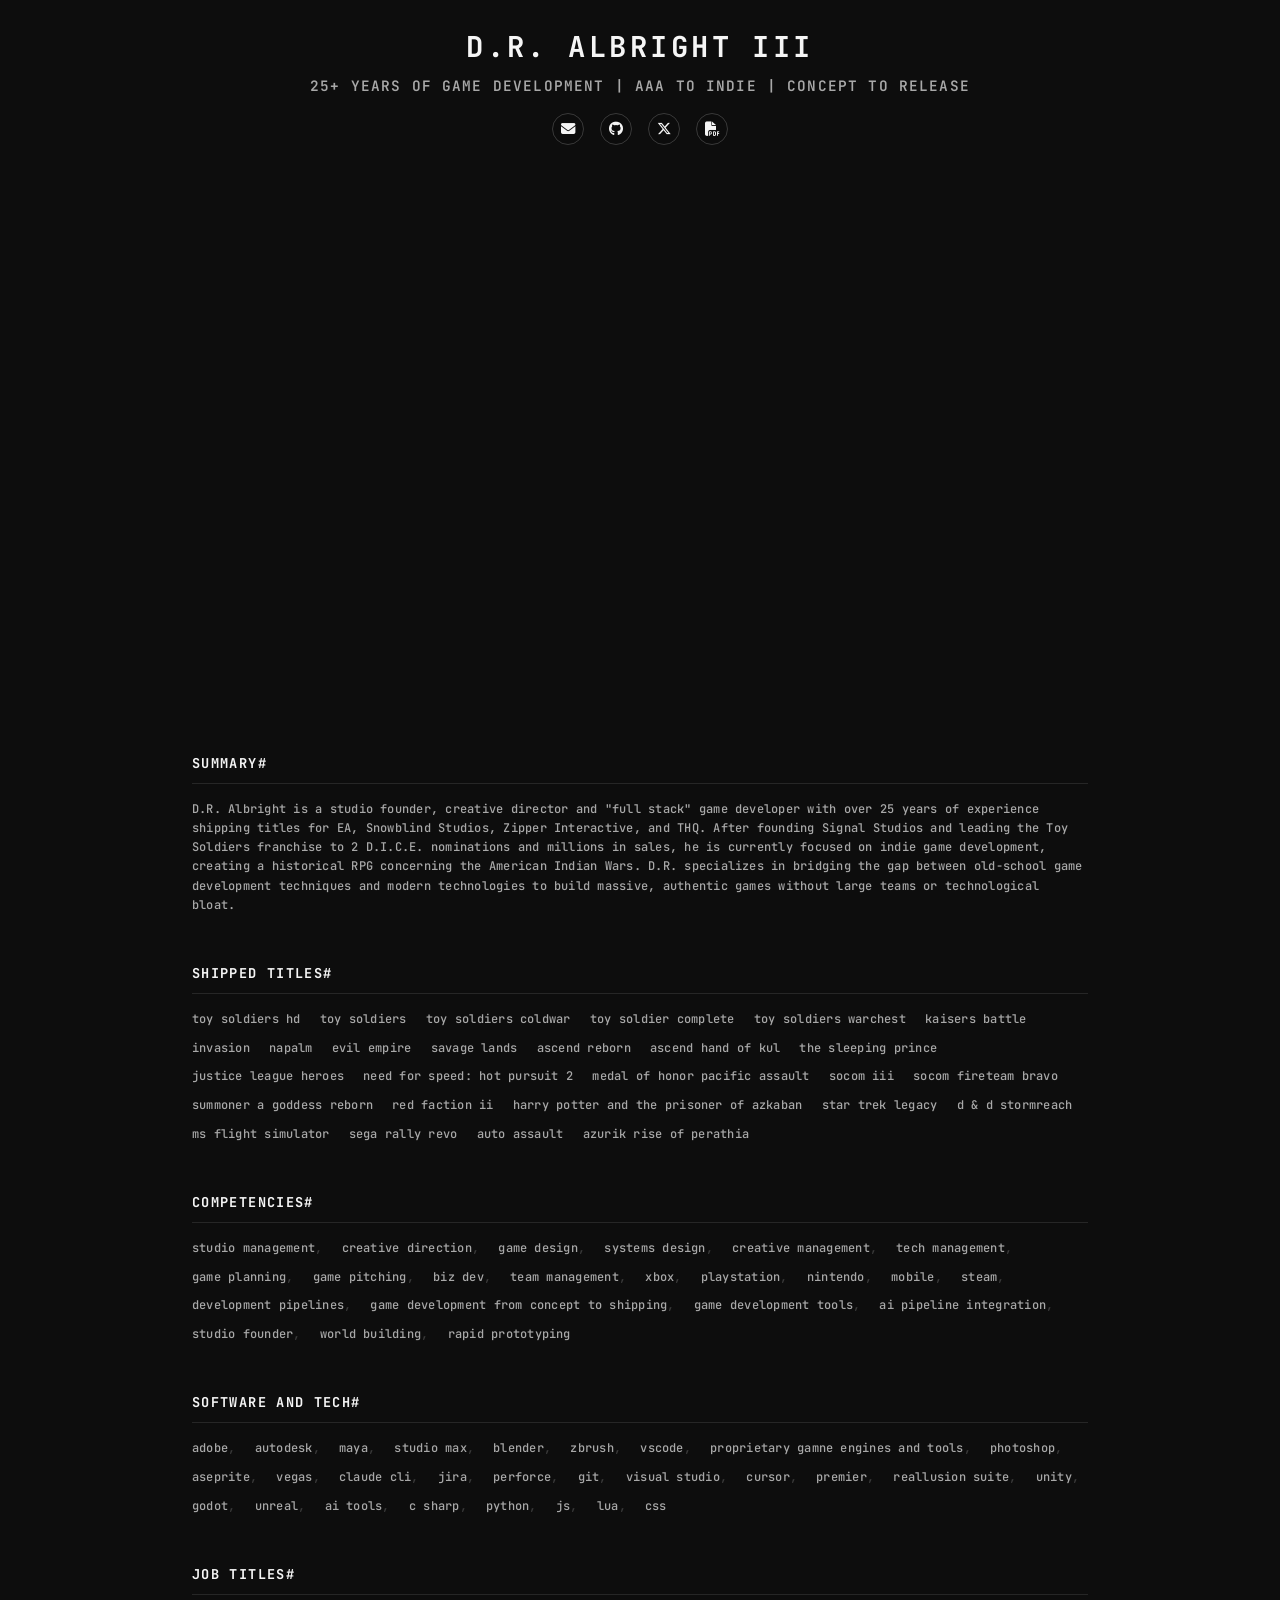
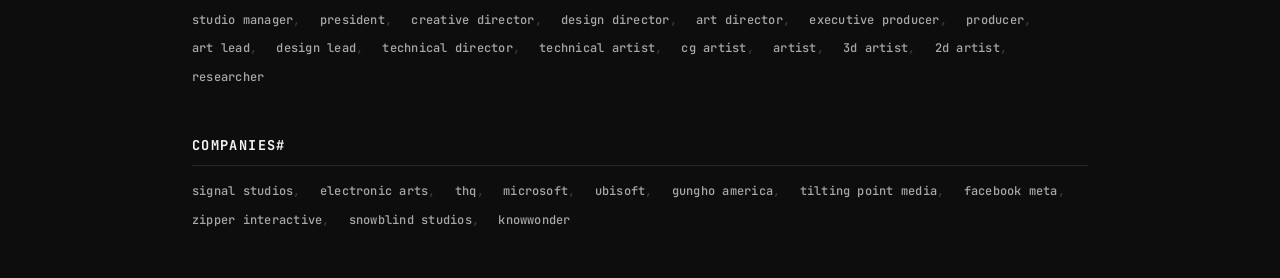
==== index.html @ b47a17da "box artz on hoverz" ====
<!DOCTYPE html>
<html lang="en">

<head>
    <meta charset="UTF-8">
    <meta name="viewport" content="width=device-width, initial-scale=1.0">
    <title>D.R. ALBRIGHT | VIDEO GAME DEVELOPER</title>

    <!-- SEO Meta Tags -->
    <meta name="description"
        content="D.R. Albright - Veteran video game developer, founder of Signal Studios, creator of Toy Soldiers franchise. 25+ years of AAA leadership, development, art direction, and studio management.">
    <meta name="keywords"
        content="video game developer, game development, Signal Studios, Toy Soldiers, game director, AAA games, indie games, game art, Unity, Unreal">
    <meta name="author" content="D.R. Albright">

    <!-- Social -->
    <meta property="og:title" content="D.R. ALBRIGHT | VIDEO GAME DEVELOPER">
    <meta property="og:description"
        content="Veteran game developer, founder of Signal Studios, creator of Toy Soldiers. 25+ years of AAA experience.">
    <meta property="og:image" content="images/portrait.jpg">
    <meta property="og:url" content="https://mostlypeaceful.github.io/dr-albright">
    <meta property="og:type" content="website">

    <meta name="twitter:card" content="summary_large_image">
    <meta name="twitter:title" content="D.R. ALBRIGHT | VIDEO GAME DEVELOPER">
    <meta name="twitter:description"
        content="Veteran video game developer, founder of Signal Studios, creator of Toy Soldiers franchise.">
    <meta name="twitter:image" content="images/portrait.jpg">

    <link rel="stylesheet" href="styles.css">
    <link rel="stylesheet" href="https://cdnjs.cloudflare.com/ajax/libs/font-awesome/6.5.1/css/all.min.css"
        crossorigin="anonymous" referrerpolicy="no-referrer">
</head>

<body>
    <main class="portfolio">
        <!-- Header Section (Centered Above Video) -->
        <div class="portfolio__header">
            <h3 class="portfolio__header-name">D.R. ALBRIGHT III</h3>
            <p class="portfolio__header-title">25+ YEARS OF GAME DEVELOPMENT | AAA TO INDIE | CONCEPT TO RELEASE</p>
            <div class="portfolio__header-links">
                <a href="mailto:dralbright3@gmail.com" class="portfolio__header-link">
                    <i class="fas fa-envelope"></i>
                </a>
                <a href="https://github.com/MostlyPeaceful" target="_blank" class="portfolio__header-link">
                    <i class="fab fa-github"></i>
                </a>
                <a href="https://x.com/ToySoldiersGame" target="_blank" class="portfolio__header-link">
                    <i class="fab fa-x-twitter"></i>
                </a>
                <a href="docs/DR Albright 2026.pdf" target="_blank" class="portfolio__header-link">
                    <i class="fas fa-file-pdf"></i>
                </a>
            </div>
        </div>

        <!-- Video Section -->
        <div class="portfolio__video-container">
            <video class="portfolio__video" autoplay muted playsinline loop preload="auto">
                <source src="images/dr-albright-carreer-vid.mp4" type="video/mp4">
            </video>
        </div>

        <!-- Keywords Section -->
        <div class="portfolio__keywords">
            <div class="keywords__section">
                <h3 class="keywords__heading">SUMMARY#</h3>
                <p class="keywords__summary">D.R. Albright is a studio founder, creative director and "full stack" game
                    developer with over 25 years of experience shipping titles for EA, Snowblind Studios, Zipper
                    Interactive, and THQ. After founding
                    Signal Studios and leading the Toy Soldiers franchise to 2 D.I.C.E. nominations and millions in
                    sales, he is currently focused on indie game development, creating a historical RPG concerning the
                    American Indian Wars. D.R. specializes in bridging the gap between old-school game development
                    techniques and modern technologies to build massive, authentic games without large teams or
                    technological bloat.</p>
            </div>
            <div class="keywords__section">
                <h3 class="keywords__heading">SHIPPED TITLES#</h3>
                <div class="keywords__list">
                    <a href="https://store.playstation.com/en-us/product/UP6345-CUSA24211_00-TOYSOLDIERSHDPS4"
                        target="_blank" class="keywords__item" data-boxart="images/toysoldiers.webp">toy soldiers hd</a>
                    <a href="https://store.steampowered.com/app/98300/Toy_Soldiers/" target="_blank"
                        class="keywords__item" data-boxart="images/toysoldiers360.webp">toy soldiers</a>
                    <a href="https://www.metacritic.com/game/xbox-360/toy-soldiers-cold-war" target="_blank"
                        class="keywords__item" data-boxart="images/coldwar.webp">toy soldiers coldwar</a>
                    <a href="https://store.steampowered.com/app/262120/Toy_Soldiers_Complete/" target="_blank"
                        class="keywords__item" data-boxart="images/tscomplete.webp">toy soldier complete</a>
                    <a href="https://youtu.be/tIfU0cyX4jg" target="_blank" class="keywords__item"
                        data-boxart="images/warchest.webp">toy soldiers
                        warchest</a>
                    <span class="keywords__item" data-boxart="images/TS_Kaiser_BoxArt.png">kaisers battle</span>
                    <a href="https://www.youtube.com/watch?v=y1DCElxNSPc" target="_blank" class="keywords__item"
                        data-boxart="images/TS_Invasion_BoxArt.png">invasion</a>
                    <a href="https://www.youtube.com/watch?v=P1I_sEq1KWc" target="_blank" class="keywords__item"
                        data-boxart="images/Napalm_BoxArt.png">napalm</a>
                    <a href="https://www.youtube.com/watch?v=4YHxy_dOsYA" target="_blank" class="keywords__item"
                        data-boxart="images/EvilEmpire_BoxArt.png">evil
                        empire</a>
                    <a href="https://store.steampowered.com/app/307880/Savage_Lands/" target="_blank"
                        class="keywords__item" data-boxart="images/savagelands.webp">savage lands</a>
                    <a href="https://store.steampowered.com/app/2113570/Ascend_Reborn/" target="_blank"
                        class="keywords__item" data-boxart="images/ascendreborn.webp">ascend reborn</a>
                    <span class="keywords__item" data-boxart="images/handofjul.jpg">ascend hand of kul</span>
                    <a href="https://www.youtube.com/watch?v=uMHttlq0Iig" target="_blank" class="keywords__item"
                        data-boxart="images/sleepingprince.webp">the
                        sleeping prince</a>
                    <a href="https://en.wikipedia.org/wiki/Justice_League_Heroes" target="_blank" class="keywords__item"
                        data-boxart="images/justiceleague.webp">justice league heroes</a>
                    <a href="https://www.ea.com/games/need-for-speed/need-for-speed-hot-pursuit-remastered"
                        target="_blank" class="keywords__item" data-boxart="images/nfshp2.webp">need for speed: hot
                        pursuit 2</a>
                    <a href="https://www.ea.com/games/medal-of-honor/medal-of-honor-pacific-assault" target="_blank"
                        class="keywords__item" data-boxart="images/moh.webp">medal of honor pacific assault</a>
                    <a href="https://www.metacritic.com/game/socom-3-u-s-navy-seals/" target="_blank"
                        class="keywords__item" data-boxart="images/socom.webp">socom iii</a>
                    <a href="https://www.metacritic.com/game/socom-u-s-navy-seals-fireteam-bravo/" target="_blank"
                        class="keywords__item" data-boxart="images/socomfireteambravo.webp">socom fireteam bravo</a>
                    <a href="https://www.metacritic.com/game/summoner-2/" target="_blank" class="keywords__item"
                        data-boxart="images/summoner2.webp">summoner a goddess reborn</a>
                    <a href="https://www.metacritic.com/game/red-faction-ii/" target="_blank" class="keywords__item"
                        data-boxart="images/redfaction2.webp">red
                        faction ii</a>
                    <a href="https://en.wikipedia.org/wiki/Harry_Potter_and_the_Prisoner_of_Azkaban_(video_game)"
                        target="_blank" class="keywords__item" data-boxart="images/hp.webp">harry potter and the
                        prisoner of azkaban</a>
                    <a href="https://en.wikipedia.org/wiki/Star_Trek:_Legacy" target="_blank" class="keywords__item"
                        data-boxart="images/startrek.webp">star trek legacy</a>
                    <a href="https://en.wikipedia.org/wiki/Dungeons_%26_Dragons_Online" target="_blank"
                        class="keywords__item" data-boxart="images/dnd.webp">d & d stormreach</a>
                    <a href="https://en.wikipedia.org/wiki/Microsoft_Flight_Simulator_2004:_A_Century_of_Flight"
                        target="_blank" class="keywords__item" data-boxart="images/flightsim.webp">ms flight
                        simulator</a>
                    <a href="https://www.metacritic.com/game/sega-rally-revo/" target="_blank" class="keywords__item"
                        data-boxart="images/sega.webp">sega rally revo</a>
                    <a href="https://en.wikipedia.org/wiki/Auto_Assault" target="_blank" class="keywords__item"
                        data-boxart="images/autassault.jpg">auto
                        assault</a>
                    <a href="https://www.metacritic.com/game/azurik-rise-of-perathia/" target="_blank"
                        class="keywords__item" data-boxart="images/azurik.webp">azurik rise of perathia</a>
                </div>

            </div>

            <div class="keywords__section">
                <h3 class="keywords__heading">COMPETENCIES#</h3>
                <div class="keywords__list">
                    <span class="keywords__item">studio management</span>
                    <span class="keywords__item">creative direction</span>
                    <span class="keywords__item">game design</span> <span class="keywords__item">systems design</span>
                    <span class="keywords__item">creative management</span>
                    <span class="keywords__item">tech management</span>
                    <span class="keywords__item">game planning</span>
                    <span class="keywords__item">game pitching</span>
                    <span class="keywords__item">biz dev</span>
                    <span class="keywords__item">team management</span>
                    <span class="keywords__item">xbox</span>
                    <span class="keywords__item">playstation</span>
                    <span class="keywords__item">nintendo</span>
                    <span class="keywords__item">mobile</span>
                    <span class="keywords__item">steam</span>
                    <span class="keywords__item">development pipelines</span>
                    <span class="keywords__item">game development from concept to shipping</span>
                    <span class="keywords__item">game development tools</span>
                    <span class="keywords__item">AI pipeline integration</span>
                    <span class="keywords__item">studio founder</span>
                    <span class="keywords__item">world building</span>
                    <span class="keywords__item">rapid prototyping</span>
                </div>
            </div>

            <div class="keywords__section">
                <h3 class="keywords__heading">SOFTWARE AND TECH#</h3>
                <div class="keywords__list">
                    <span class="keywords__item">adobe</span>
                    <span class="keywords__item">autodesk</span>
                    <span class="keywords__item">maya</span>
                    <span class="keywords__item">studio max</span>
                    <span class="keywords__item">blender</span>
                    <span class="keywords__item">zbrush</span>
                    <span class="keywords__item">vscode</span>
                    <span class="keywords__item">proprietary gamne engines and tools</span>
                    <span class="keywords__item">photoshop</span>
                    <span class="keywords__item">aseprite</span>
                    <span class="keywords__item">vegas</span>
                    <span class="keywords__item">claude cli</span>
                    <span class="keywords__item">jira</span>
                    <span class="keywords__item">perforce</span>
                    <span class="keywords__item">git</span>
                    <span class="keywords__item">visual studio</span>
                    <span class="keywords__item">cursor</span>
                    <span class="keywords__item">premier</span>
                    <span class="keywords__item">reallusion suite</span>
                    <span class="keywords__item">unity</span>
                    <span class="keywords__item">godot</span>
                    <span class="keywords__item">unreal</span>
                    <span class="keywords__item">ai tools</span>
                    <span class="keywords__item">c sharp</span>
                    <span class="keywords__item">python</span>
                    <span class="keywords__item">js</span>
                    <span class="keywords__item">lua</span>
                    <span class="keywords__item">css</span>
                </div>
            </div>



            <div class="keywords__section">
                <h3 class="keywords__heading">JOB TITLES#</h3>
                <div class="keywords__list">
                    <span class="keywords__item">studio manager</span>
                    <span class="keywords__item">president</span>
                    <span class="keywords__item">creative director</span>
                    <span class="keywords__item">design director</span>
                    <span class="keywords__item">art director</span>
                    <span class="keywords__item">executive producer</span>
                    <span class="keywords__item">producer</span>
                    <span class="keywords__item">art lead</span>
                    <span class="keywords__item">design lead</span>
                    <span class="keywords__item">technical director</span>
                    <span class="keywords__item">technical artist</span>
                    <span class="keywords__item">cg artist</span>
                    <span class="keywords__item">artist</span>
                    <span class="keywords__item">3d artist</span>
                    <span class="keywords__item">2d artist</span>
                    <span class="keywords__item">researcher</span>
                </div>
            </div>

            <div class="keywords__section">
                <h3 class="keywords__heading">COMPANIES#</h3>
                <div class="keywords__list">
                    <a href="https://grokipedia.com/page/signal_studios" target="_blank" class="keywords__item">signal
                        studios</a>
                    <a href="https://www.ea.com/" target="_blank" class="keywords__item">electronic arts</a>
                    <a href="https://grokipedia.com/page/THQ" target="_blank" class="keywords__item">thq</a>
                    <a href="https://www.xbox.com/en-US/" target="_blank" class="keywords__item">microsoft</a>
                    <a href="https://www.ubisoft.com/en-us" target="_blank" class="keywords__item">ubisoft</a>
                    <a href="https://gunghoonline.com/games/" target="_blank" class="keywords__item">gungho america</a>
                    <a href="https://www.tiltingpoint.com/" target="_blank" class="keywords__item">tilting point
                        media</a>
                    <a href="https://www.meta.com/" target="_blank" class="keywords__item">facebook meta</a>
                    <a href="https://grokipedia.com/page/Zipper_Interactive" target="_blank"
                        class="keywords__item">zipper interactive</a>
                    <a href="https://grokipedia.com/page/Snowblind_Studios" target="_blank"
                        class="keywords__item">snowblind studios</a>
                    <span class="keywords__item">knowwonder</span>
                </div>
            </div>
        </div>
    </main>

    <script>
        // Set box art images for hover popups
        document.querySelectorAll('.keywords__item[data-boxart]').forEach(item => {
            const boxartUrl = item.getAttribute('data-boxart');
            item.style.setProperty('--boxart-url', `url(${boxartUrl})`);
        });
    </script>
</body>

</html>
---- styles.css ----
@import url('https://fonts.googleapis.com/css2?family=Inter:wght@400;500;600;700&family=JetBrains+Mono:wght@500;600;700&display=swap');

:root {
    --font-heading: 'JetBrains Mono', monospace;
    --font-body: 'Inter', sans-serif;
    --color-bg: #0d0d0d;
    --color-surface: #161616;
    --color-surface-alt: #1f1f1f;
    --color-border: #262626;
    --color-border-light: #3a3a3a;
    --color-text: #f5f5f5;
    --color-text-secondary: #a8a8a8;
    --color-accent: #ffffff;
    --max-width: 960px;
    --radius: 12px;
    --space-xs: 0.5rem;
    --space-sm: 1rem;
    --space-md: 1.5rem;
    --space-lg: 3rem;
    --space-xl: 5rem;
    --shadow-soft: 0 10px 40px rgba(0, 0, 0, 0.25);
}

*,
*::before,
*::after {
    box-sizing: border-box;
}

html {
    scroll-behavior: smooth;
}

body {
    margin: 0;
    background: var(--color-bg);
    color: var(--color-text);
    font-family: var(--font-body);
    line-height: 1.6;
}

main {
    padding-top: 0;
}

a {
    color: inherit;
    text-decoration: none;
}

a:hover,
a:focus-visible {
    color: var(--color-accent);
}

img {
    display: block;
    max-width: 100%;
    height: auto;
    border-radius: var(--radius);
}

button {
    font: inherit;
    color: inherit;
    background: none;
    border: none;
    cursor: pointer;
}

.sr-only {
    position: absolute;
    width: 1px;
    height: 1px;
    padding: 0;
    margin: -1px;
    overflow: hidden;
    clip: rect(0, 0, 0, 0);
    white-space: nowrap;
    border: 0;
}

/* ============================================
   PORTFOLIO PAGE
   ============================================ */

.portfolio {
    min-height: 100vh;
    background: var(--color-bg);
    padding-top: 0;
}

/* ============================================
   HEADER SECTION (Centered Above Video)
   ============================================ */

.portfolio__header {
    width: 100%;
    text-align: center;
    padding: var(--space-md) var(--space-md) var(--space-sm);
    background: var(--color-bg);
}

.portfolio__header-name {
    font-family: var(--font-heading);
    font-size: clamp(1.1rem, 3vw, 1.8rem);
    font-weight: 700;
    color: var(--color-text);
    margin: 0 0 0.25rem 0;
    letter-spacing: 0.12em;
    text-transform: uppercase;
}

.portfolio__header-title {
    font-family: var(--font-heading);
    font-size: clamp(0.7rem, 1.6vw, 0.9rem);
    color: var(--color-text-secondary);
    margin: 0;
    font-weight: 600;
    letter-spacing: 0.08em;
    text-transform: uppercase;
}

.portfolio__header-title em {
    font-style: italic;
    text-transform: lowercase;
}

.portfolio__header-links {
    display: flex;
    justify-content: center;
    gap: var(--space-sm);
    margin-top: var(--space-sm);
}

.portfolio__header-link {
    width: 32px;
    height: 32px;
    border-radius: 50%;
    background: rgba(13, 13, 13, 0.7);
    border: 1px solid var(--color-border-light);
    color: var(--color-text);
    backdrop-filter: blur(20px);
    display: flex;
    align-items: center;
    justify-content: center;
    font-size: 0.9rem;
    transition: transform 0.2s ease, background 0.2s ease, border-color 0.2s ease;
    text-decoration: none;
}

.portfolio__header-link:hover,
.portfolio__header-link:focus {
    transform: scale(1.1);
    background: rgba(13, 13, 13, 0.9);
    border-color: var(--color-accent);
    outline: none;
}

.portfolio__header-link:focus-visible {
    outline: 2px solid var(--color-accent);
    outline-offset: 2px;
}

/* ============================================
   VIDEO SECTION
   ============================================ */

.portfolio__video-container {
    width: 100%;
    max-width: 960px;
    position: relative;
    background: var(--color-bg);
    padding: 2rem 1.5rem;
    margin: 0 auto;
    box-sizing: border-box;
}

.portfolio__video {
    width: 100%;
    height: auto;
    display: block;
}

/* ============================================
   INFO OVERLAY (Upper Left)
   ============================================ */

.portfolio__info {
    position: absolute;
    top: var(--space-md);
    left: var(--space-md);
    z-index: 15;
    pointer-events: none;
}

.portfolio__info-top {
    text-align: left;
    display: flex;
    flex-direction: column;
    gap: 0.5rem;
}

.portfolio__info-links {
    display: flex;
    gap: var(--space-sm);
    margin-top: 0.25rem;
}

.portfolio__info-link {
    pointer-events: auto;
    width: 36px;
    height: 36px;
    border-radius: 50%;
    background: rgba(13, 13, 13, 0.7);
    border: 1px solid var(--color-border-light);
    color: var(--color-text);
    backdrop-filter: blur(20px);
    display: flex;
    align-items: center;
    justify-content: center;
    font-size: 1rem;
    transition: transform 0.2s ease, background 0.2s ease, border-color 0.2s ease;
    text-decoration: none;
}

.portfolio__info-link:hover,
.portfolio__info-link:focus {
    transform: scale(1.1);
    background: rgba(13, 13, 13, 0.9);
    border-color: var(--color-accent);
    outline: none;
}

.portfolio__info-link:focus-visible {
    outline: 2px solid var(--color-accent);
    outline-offset: 2px;
}

/* ============================================
   KEYWORDS SECTION (Steam-style)
   ============================================ */

.portfolio__keywords {
    background: var(--color-bg);
    padding: 2rem 1.5rem;
    max-width: 960px;
    margin: 0 auto;
    box-sizing: border-box;
}

.keywords__section {
    margin-bottom: 2.5rem;
}

.keywords__section:last-child {
    margin-bottom: 0;
}

.keywords__heading {
    font-family: var(--font-heading);
    font-size: 0.75rem;
    font-weight: 700;
    letter-spacing: 0.1em;
    text-transform: uppercase;
    color: var(--color-text);
    margin: 0 0 0.75rem 0;
    padding-bottom: 0.5rem;
    border-bottom: 1px solid var(--color-border);
}

.keywords__summary {
    font-family: var(--font-heading);
    font-size: 0.7rem;
    font-weight: 500;
    letter-spacing: 0.02em;
    color: var(--color-text-secondary);
    line-height: 1.6;
    margin: 0;
    max-width: 100%;
}

.keywords__list {
    display: flex;
    flex-wrap: wrap;
    gap: 0.5rem 1rem;
    line-height: 1.6;
}

.keywords__item {
    font-family: var(--font-heading);
    font-size: 0.7rem;
    font-weight: 500;
    letter-spacing: 0.02em;
    color: var(--color-text-secondary);
    text-transform: lowercase;
    display: inline-block;
}

.keywords__item::after {
    content: ',';
    color: var(--color-border-light);
}

.keywords__item:last-child::after {
    content: '';
}

/* Links styled to match regular items */
a.keywords__item {
    text-decoration: none;
    color: var(--color-text-secondary);
    cursor: pointer;
}

a.keywords__item:hover,
a.keywords__item:focus,
a.keywords__item:visited:hover,
a.keywords__item:visited:focus {
    color: var(--color-text);
    text-decoration: none;
}

a.keywords__item:visited {
    color: var(--color-text-secondary);
}

/* Box Art Hover Popup */
.keywords__item[data-boxart] {
    position: relative;
}

.keywords__item[data-boxart]::before {
    content: '';
    position: absolute;
    bottom: 100%;
    left: 50%;
    transform: translateX(-50%) translateY(-0.5rem);
    width: 0;
    height: 0;
    border-left: 8px solid transparent;
    border-right: 8px solid transparent;
    border-top: 8px solid var(--color-surface);
    opacity: 0;
    pointer-events: none;
    transition: opacity 0.2s ease, transform 0.2s ease;
    z-index: 100;
    margin-bottom: -1px;
}

.keywords__item[data-boxart]::after {
    content: '';
    position: absolute;
    bottom: 100%;
    left: 50%;
    transform: translateX(-50%) translateY(-0.5rem);
    width: 200px;
    height: 280px;
    background-image: var(--boxart-url);
    background-size: cover;
    background-position: center;
    background-repeat: no-repeat;
    border: 2px solid var(--color-border);
    border-radius: var(--radius);
    box-shadow: var(--shadow-soft);
    opacity: 0;
    pointer-events: none;
    transition: opacity 0.2s ease, transform 0.2s ease;
    z-index: 99;
    margin-bottom: 8px;
}

.keywords__item[data-boxart]:hover::before,
.keywords__item[data-boxart]:focus::before {
    opacity: 1;
    transform: translateX(-50%) translateY(0);
}

.keywords__item[data-boxart]:hover::after,
.keywords__item[data-boxart]:focus::after {
    opacity: 1;
    transform: translateX(-50%) translateY(0);
}


/* ============================================
   DESKTOP LAYOUT
   ============================================ */

@media (min-width: 900px) {
    .portfolio__header {
        padding: var(--space-md) var(--space-md) var(--space-sm);
    }

    .portfolio__video-container {
        padding: 3rem 2rem;
    }

    .portfolio__keywords {
        padding: 3rem 2rem;
    }

    .keywords__section {
        margin-bottom: 3rem;
    }

    .keywords__heading {
        font-size: 0.85rem;
        margin-bottom: 1rem;
    }

    .keywords__summary {
        font-size: 0.75rem;
    }

    .keywords__list {
        gap: 0.6rem 1.2rem;
    }

    .keywords__item {
        font-size: 0.75rem;
    }
}

/* ============================================
   MOBILE LAYOUT
   ============================================ */

@media (max-width: 899px) {
    .portfolio__header {
        padding: var(--space-sm) var(--space-sm) var(--space-xs);
    }

    .portfolio__header-name {
        font-size: clamp(0.95rem, 4vw, 1.3rem);
    }

    .portfolio__header-title {
        font-size: clamp(0.65rem, 2.5vw, 0.8rem);
    }

    .portfolio__header-links {
        gap: var(--space-xs);
        margin-top: var(--space-xs);
    }

    .portfolio__header-link {
        width: 28px;
        height: 28px;
        font-size: 0.8rem;
    }

    .portfolio__video-container {
        padding: 1.5rem 1rem;
    }

    .portfolio__info {
        top: var(--space-sm);
        left: var(--space-sm);
    }

    .portfolio__info-top {
        gap: 0.4rem;
    }

    .portfolio__info-links {
        gap: 0.6rem;
        margin-top: 0.2rem;
    }

    .portfolio__info-link {
        width: 32px;
        height: 32px;
        font-size: 0.9rem;
    }

    .portfolio__keywords {
        padding: 1.5rem 1rem;
    }

    .keywords__section {
        margin-bottom: 2rem;
    }

    .keywords__heading {
        font-size: 0.7rem;
        margin-bottom: 0.6rem;
    }

    .keywords__summary {
        font-size: 0.65rem;
    }

    .keywords__list {
        gap: 0.4rem 0.8rem;
    }

    .keywords__item {
        font-size: 0.65rem;
    }

    /* Smaller popup on mobile */
    .keywords__item[data-boxart]::after {
        width: 150px;
        height: 210px;
    }
}
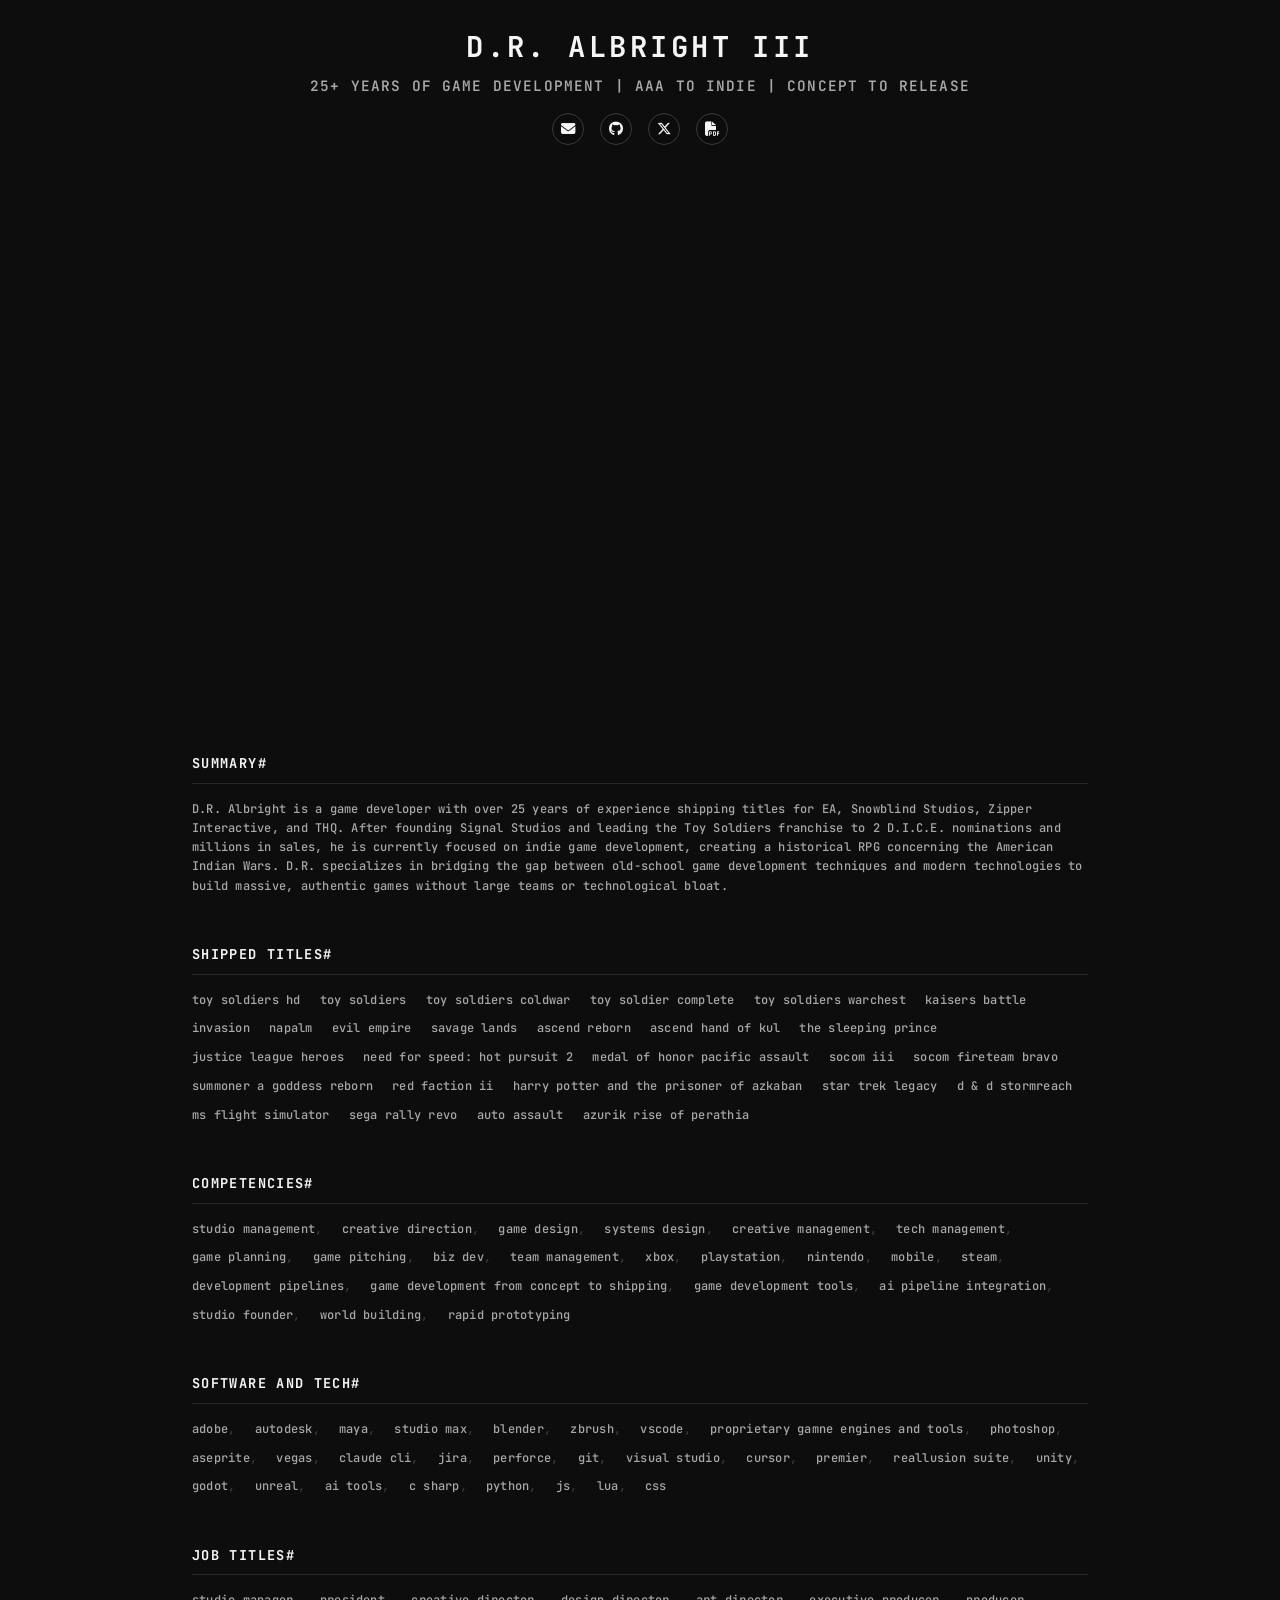
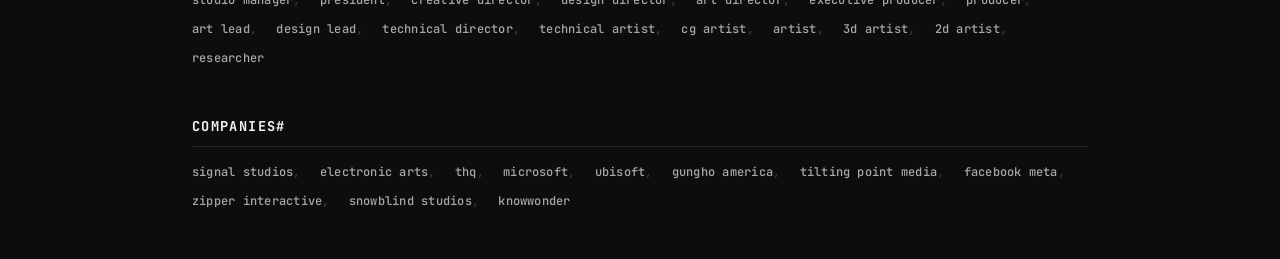
==== commit c9fc7809: "Update index.html" ====
--- a/index.html
+++ b/index.html
@@ -65,8 +65,7 @@
         <div class="portfolio__keywords">
             <div class="keywords__section">
                 <h3 class="keywords__heading">SUMMARY#</h3>
-                <p class="keywords__summary">D.R. Albright is a studio founder, creative director and "full stack" game
-                    developer with over 25 years of experience shipping titles for EA, Snowblind Studios, Zipper
+                <p class="keywords__summary">D.R. Albright is a game developer with over 25 years of experience shipping titles for EA, Snowblind Studios, Zipper
                     Interactive, and THQ. After founding
                     Signal Studios and leading the Toy Soldiers franchise to 2 D.I.C.E. nominations and millions in
                     sales, he is currently focused on indie game development, creating a historical RPG concerning the
@@ -258,4 +257,4 @@
     </script>
 </body>
 
-</html>+</html>
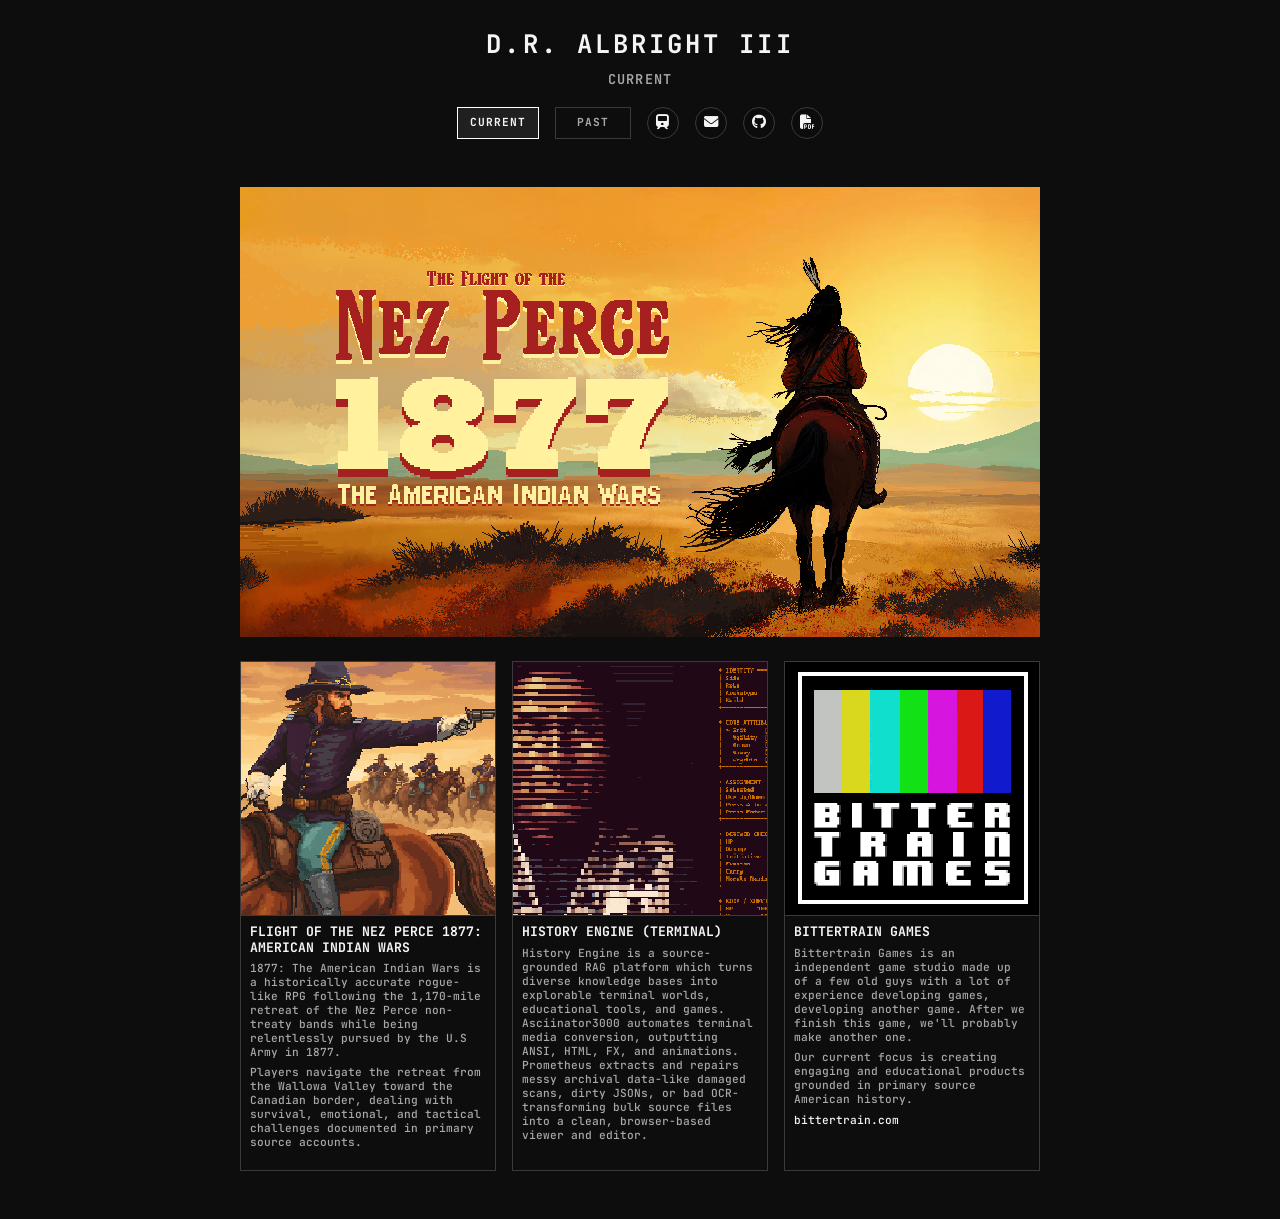
==== commit ba35f23e: "wasting more time" ====
--- a/index.html
+++ b/index.html
@@ -4,28 +4,26 @@
 <head>
     <meta charset="UTF-8">
     <meta name="viewport" content="width=device-width, initial-scale=1.0">
-    <title>D.R. ALBRIGHT | VIDEO GAME DEVELOPER</title>
+    <title>D.R. Albright | Current</title>
 
-    <!-- SEO Meta Tags -->
     <meta name="description"
-        content="D.R. Albright - Veteran video game developer, founder of Signal Studios, creator of Toy Soldiers franchise. 25+ years of AAA leadership, development, art direction, and studio management.">
+        content="Current work: Flight of the Nez Perce 1877, History Engine, and Bittertrain Games.">
     <meta name="keywords"
-        content="video game developer, game development, Signal Studios, Toy Soldiers, game director, AAA games, indie games, game art, Unity, Unreal">
+        content="D.R. Albright, American Indian Wars RPG, history engine, Bittertrain Games Studio, game development">
     <meta name="author" content="D.R. Albright">
 
-    <!-- Social -->
-    <meta property="og:title" content="D.R. ALBRIGHT | VIDEO GAME DEVELOPER">
+    <meta property="og:title" content="D.R. Albright | Current">
     <meta property="og:description"
-        content="Veteran game developer, founder of Signal Studios, creator of Toy Soldiers. 25+ years of AAA experience.">
-    <meta property="og:image" content="images/portrait.jpg">
+        content="Current work: Flight of the Nez Perce 1877, History Engine, and Bittertrain Games.">
+    <meta property="og:image" content="images/warrior.png">
     <meta property="og:url" content="https://mostlypeaceful.github.io/dr-albright">
     <meta property="og:type" content="website">
 
     <meta name="twitter:card" content="summary_large_image">
-    <meta name="twitter:title" content="D.R. ALBRIGHT | VIDEO GAME DEVELOPER">
+    <meta name="twitter:title" content="D.R. Albright | Current">
     <meta name="twitter:description"
-        content="Veteran video game developer, founder of Signal Studios, creator of Toy Soldiers franchise.">
-    <meta name="twitter:image" content="images/portrait.jpg">
+        content="Current work: Flight of the Nez Perce 1877, History Engine, and Bittertrain Games.">
+    <meta name="twitter:image" content="images/warrior.png">
 
     <link rel="stylesheet" href="styles.css">
     <link rel="stylesheet" href="https://cdnjs.cloudflare.com/ajax/libs/font-awesome/6.5.1/css/all.min.css"
@@ -34,227 +32,70 @@
 
 <body>
     <main class="portfolio">
-        <!-- Header Section (Centered Above Video) -->
         <div class="portfolio__header">
             <h3 class="portfolio__header-name">D.R. ALBRIGHT III</h3>
-            <p class="portfolio__header-title">25+ YEARS OF GAME DEVELOPMENT | AAA TO INDIE | CONCEPT TO RELEASE</p>
+            <p class="portfolio__header-title">CURRENT</p>
             <div class="portfolio__header-links">
-                <a href="mailto:dralbright3@gmail.com" class="portfolio__header-link">
+                <a href="index.html" class="portfolio__header-text-link is-active" aria-current="page">current</a>
+                <a href="past.html" class="portfolio__header-text-link">past</a>
+                <a href="https://www.bittertrain.com/" target="_blank" class="portfolio__header-link"
+                    aria-label="Bittertrain Games">
+                    <i class="fas fa-train"></i>
+                </a>
+                <a href="mailto:dralbright3@gmail.com" class="portfolio__header-link" aria-label="Email">
                     <i class="fas fa-envelope"></i>
                 </a>
-                <a href="https://github.com/MostlyPeaceful" target="_blank" class="portfolio__header-link">
+                <a href="https://github.com/MostlyPeaceful" target="_blank" class="portfolio__header-link"
+                    aria-label="GitHub">
                     <i class="fab fa-github"></i>
                 </a>
-                <a href="https://x.com/ToySoldiersGame" target="_blank" class="portfolio__header-link">
-                    <i class="fab fa-x-twitter"></i>
-                </a>
-                <a href="docs/DR Albright 2026.pdf" target="_blank" class="portfolio__header-link">
+                <a href="docs/DR Albright 2026.pdf" target="_blank" class="portfolio__header-link" aria-label="CV">
                     <i class="fas fa-file-pdf"></i>
                 </a>
             </div>
         </div>
 
-        <!-- Video Section -->
-        <div class="portfolio__video-container">
-            <video class="portfolio__video" autoplay muted playsinline loop preload="auto">
-                <source src="images/dr-albright-carreer-vid.mp4" type="video/mp4">
-            </video>
-        </div>
+        <section class="current-project" aria-labelledby="current-title">
+            <h1 id="current-title" class="sr-only">Current</h1>
+            <div class="current-hero">
+                <img src="images/warrior.png" alt="American Indian Wars RPG hero art">
+            </div>
+            <div class="current-project__grid">
+                <article class="current-card">
+                    <div class="current-card__media">
+                        <img src="images/aiw-thumb.png" alt="Flight of the Nez Perce 1877 thumbnail">
+                    </div>
+                    <div class="current-card__body">
+                        <h2>Flight of the Nez Perce 1877: American Indian Wars</h2>
+                        <p>1877: The American Indian Wars is a historically accurate rogue-like RPG following the 1,170-mile retreat of the Nez Perce non-treaty bands while being relentlessly pursued by the U.S Army in 1877.</p>
+                        <p>Players navigate the retreat from the Wallowa Valley toward the Canadian border, dealing with survival, emotional, and tactical challenges documented in primary source accounts.</p>
+                    </div>
+                </article>
 
-        <!-- Keywords Section -->
-        <div class="portfolio__keywords">
-            <div class="keywords__section">
-                <h3 class="keywords__heading">SUMMARY#</h3>
-                <p class="keywords__summary">D.R. Albright is a game developer with over 25 years of experience shipping titles for EA, Snowblind Studios, Zipper
-                    Interactive, and THQ. After founding
-                    Signal Studios and leading the Toy Soldiers franchise to 2 D.I.C.E. nominations and millions in
-                    sales, he is currently focused on indie game development, creating a historical RPG concerning the
-                    American Indian Wars. D.R. specializes in bridging the gap between old-school game development
-                    techniques and modern technologies to build massive, authentic games without large teams or
-                    technological bloat.</p>
+                <article class="current-card">
+                    <div class="current-card__media">
+                        <img src="images/history-engine-thumb.png" alt="History Engine thumbnail">
+                    </div>
+                    <div class="current-card__body">
+                        <h2>History Engine (terminal)</h2>
+                        <p>History Engine is a source-grounded RAG platform which turns diverse knowledge bases into explorable terminal worlds, educational tools, and games. Asciinator3000 automates terminal media conversion, outputting ANSI, HTML, FX, and animations. Prometheus extracts and repairs messy archival data-like damaged scans, dirty JSONs, or bad OCR-transforming bulk source files into a clean, browser-based viewer and editor.</p>
+                    </div>
+                </article>
+
+                <article class="current-card">
+                    <div class="current-card__media">
+                        <img src="images/bittertrain-thumb.png" alt="Bittertrain Games thumbnail">
+                    </div>
+                    <div class="current-card__body">
+                        <h2>Bittertrain Games</h2>
+                        <p>Bittertrain Games is an independent game studio made up of a few old guys with a lot of experience developing games, developing another game. After we finish this game, we'll probably make another one.</p>
+                        <p>Our current focus is creating engaging and educational products grounded in primary source American history.</p>
+                        <a href="https://www.bittertrain.com/" target="_blank">bittertrain.com</a>
+                    </div>
+                </article>
             </div>
-            <div class="keywords__section">
-                <h3 class="keywords__heading">SHIPPED TITLES#</h3>
-                <div class="keywords__list">
-                    <a href="https://store.playstation.com/en-us/product/UP6345-CUSA24211_00-TOYSOLDIERSHDPS4"
-                        target="_blank" class="keywords__item" data-boxart="images/toysoldiers.webp">toy soldiers hd</a>
-                    <a href="https://store.steampowered.com/app/98300/Toy_Soldiers/" target="_blank"
-                        class="keywords__item" data-boxart="images/toysoldiers360.webp">toy soldiers</a>
-                    <a href="https://www.metacritic.com/game/xbox-360/toy-soldiers-cold-war" target="_blank"
-                        class="keywords__item" data-boxart="images/coldwar.webp">toy soldiers coldwar</a>
-                    <a href="https://store.steampowered.com/app/262120/Toy_Soldiers_Complete/" target="_blank"
-                        class="keywords__item" data-boxart="images/tscomplete.webp">toy soldier complete</a>
-                    <a href="https://youtu.be/tIfU0cyX4jg" target="_blank" class="keywords__item"
-                        data-boxart="images/warchest.webp">toy soldiers
-                        warchest</a>
-                    <span class="keywords__item" data-boxart="images/TS_Kaiser_BoxArt.png">kaisers battle</span>
-                    <a href="https://www.youtube.com/watch?v=y1DCElxNSPc" target="_blank" class="keywords__item"
-                        data-boxart="images/TS_Invasion_BoxArt.png">invasion</a>
-                    <a href="https://www.youtube.com/watch?v=P1I_sEq1KWc" target="_blank" class="keywords__item"
-                        data-boxart="images/Napalm_BoxArt.png">napalm</a>
-                    <a href="https://www.youtube.com/watch?v=4YHxy_dOsYA" target="_blank" class="keywords__item"
-                        data-boxart="images/EvilEmpire_BoxArt.png">evil
-                        empire</a>
-                    <a href="https://store.steampowered.com/app/307880/Savage_Lands/" target="_blank"
-                        class="keywords__item" data-boxart="images/savagelands.webp">savage lands</a>
-                    <a href="https://store.steampowered.com/app/2113570/Ascend_Reborn/" target="_blank"
-                        class="keywords__item" data-boxart="images/ascendreborn.webp">ascend reborn</a>
-                    <span class="keywords__item" data-boxart="images/handofjul.jpg">ascend hand of kul</span>
-                    <a href="https://www.youtube.com/watch?v=uMHttlq0Iig" target="_blank" class="keywords__item"
-                        data-boxart="images/sleepingprince.webp">the
-                        sleeping prince</a>
-                    <a href="https://en.wikipedia.org/wiki/Justice_League_Heroes" target="_blank" class="keywords__item"
-                        data-boxart="images/justiceleague.webp">justice league heroes</a>
-                    <a href="https://www.ea.com/games/need-for-speed/need-for-speed-hot-pursuit-remastered"
-                        target="_blank" class="keywords__item" data-boxart="images/nfshp2.webp">need for speed: hot
-                        pursuit 2</a>
-                    <a href="https://www.ea.com/games/medal-of-honor/medal-of-honor-pacific-assault" target="_blank"
-                        class="keywords__item" data-boxart="images/moh.webp">medal of honor pacific assault</a>
-                    <a href="https://www.metacritic.com/game/socom-3-u-s-navy-seals/" target="_blank"
-                        class="keywords__item" data-boxart="images/socom.webp">socom iii</a>
-                    <a href="https://www.metacritic.com/game/socom-u-s-navy-seals-fireteam-bravo/" target="_blank"
-                        class="keywords__item" data-boxart="images/socomfireteambravo.webp">socom fireteam bravo</a>
-                    <a href="https://www.metacritic.com/game/summoner-2/" target="_blank" class="keywords__item"
-                        data-boxart="images/summoner2.webp">summoner a goddess reborn</a>
-                    <a href="https://www.metacritic.com/game/red-faction-ii/" target="_blank" class="keywords__item"
-                        data-boxart="images/redfaction2.webp">red
-                        faction ii</a>
-                    <a href="https://en.wikipedia.org/wiki/Harry_Potter_and_the_Prisoner_of_Azkaban_(video_game)"
-                        target="_blank" class="keywords__item" data-boxart="images/hp.webp">harry potter and the
-                        prisoner of azkaban</a>
-                    <a href="https://en.wikipedia.org/wiki/Star_Trek:_Legacy" target="_blank" class="keywords__item"
-                        data-boxart="images/startrek.webp">star trek legacy</a>
-                    <a href="https://en.wikipedia.org/wiki/Dungeons_%26_Dragons_Online" target="_blank"
-                        class="keywords__item" data-boxart="images/dnd.webp">d & d stormreach</a>
-                    <a href="https://en.wikipedia.org/wiki/Microsoft_Flight_Simulator_2004:_A_Century_of_Flight"
-                        target="_blank" class="keywords__item" data-boxart="images/flightsim.webp">ms flight
-                        simulator</a>
-                    <a href="https://www.metacritic.com/game/sega-rally-revo/" target="_blank" class="keywords__item"
-                        data-boxart="images/sega.webp">sega rally revo</a>
-                    <a href="https://en.wikipedia.org/wiki/Auto_Assault" target="_blank" class="keywords__item"
-                        data-boxart="images/autassault.jpg">auto
-                        assault</a>
-                    <a href="https://www.metacritic.com/game/azurik-rise-of-perathia/" target="_blank"
-                        class="keywords__item" data-boxart="images/azurik.webp">azurik rise of perathia</a>
-                </div>
-
-            </div>
-
-            <div class="keywords__section">
-                <h3 class="keywords__heading">COMPETENCIES#</h3>
-                <div class="keywords__list">
-                    <span class="keywords__item">studio management</span>
-                    <span class="keywords__item">creative direction</span>
-                    <span class="keywords__item">game design</span> <span class="keywords__item">systems design</span>
-                    <span class="keywords__item">creative management</span>
-                    <span class="keywords__item">tech management</span>
-                    <span class="keywords__item">game planning</span>
-                    <span class="keywords__item">game pitching</span>
-                    <span class="keywords__item">biz dev</span>
-                    <span class="keywords__item">team management</span>
-                    <span class="keywords__item">xbox</span>
-                    <span class="keywords__item">playstation</span>
-                    <span class="keywords__item">nintendo</span>
-                    <span class="keywords__item">mobile</span>
-                    <span class="keywords__item">steam</span>
-                    <span class="keywords__item">development pipelines</span>
-                    <span class="keywords__item">game development from concept to shipping</span>
-                    <span class="keywords__item">game development tools</span>
-                    <span class="keywords__item">AI pipeline integration</span>
-                    <span class="keywords__item">studio founder</span>
-                    <span class="keywords__item">world building</span>
-                    <span class="keywords__item">rapid prototyping</span>
-                </div>
-            </div>
-
-            <div class="keywords__section">
-                <h3 class="keywords__heading">SOFTWARE AND TECH#</h3>
-                <div class="keywords__list">
-                    <span class="keywords__item">adobe</span>
-                    <span class="keywords__item">autodesk</span>
-                    <span class="keywords__item">maya</span>
-                    <span class="keywords__item">studio max</span>
-                    <span class="keywords__item">blender</span>
-                    <span class="keywords__item">zbrush</span>
-                    <span class="keywords__item">vscode</span>
-                    <span class="keywords__item">proprietary gamne engines and tools</span>
-                    <span class="keywords__item">photoshop</span>
-                    <span class="keywords__item">aseprite</span>
-                    <span class="keywords__item">vegas</span>
-                    <span class="keywords__item">claude cli</span>
-                    <span class="keywords__item">jira</span>
-                    <span class="keywords__item">perforce</span>
-                    <span class="keywords__item">git</span>
-                    <span class="keywords__item">visual studio</span>
-                    <span class="keywords__item">cursor</span>
-                    <span class="keywords__item">premier</span>
-                    <span class="keywords__item">reallusion suite</span>
-                    <span class="keywords__item">unity</span>
-                    <span class="keywords__item">godot</span>
-                    <span class="keywords__item">unreal</span>
-                    <span class="keywords__item">ai tools</span>
-                    <span class="keywords__item">c sharp</span>
-                    <span class="keywords__item">python</span>
-                    <span class="keywords__item">js</span>
-                    <span class="keywords__item">lua</span>
-                    <span class="keywords__item">css</span>
-                </div>
-            </div>
-
-
-
-            <div class="keywords__section">
-                <h3 class="keywords__heading">JOB TITLES#</h3>
-                <div class="keywords__list">
-                    <span class="keywords__item">studio manager</span>
-                    <span class="keywords__item">president</span>
-                    <span class="keywords__item">creative director</span>
-                    <span class="keywords__item">design director</span>
-                    <span class="keywords__item">art director</span>
-                    <span class="keywords__item">executive producer</span>
-                    <span class="keywords__item">producer</span>
-                    <span class="keywords__item">art lead</span>
-                    <span class="keywords__item">design lead</span>
-                    <span class="keywords__item">technical director</span>
-                    <span class="keywords__item">technical artist</span>
-                    <span class="keywords__item">cg artist</span>
-                    <span class="keywords__item">artist</span>
-                    <span class="keywords__item">3d artist</span>
-                    <span class="keywords__item">2d artist</span>
-                    <span class="keywords__item">researcher</span>
-                </div>
-            </div>
-
-            <div class="keywords__section">
-                <h3 class="keywords__heading">COMPANIES#</h3>
-                <div class="keywords__list">
-                    <a href="https://grokipedia.com/page/signal_studios" target="_blank" class="keywords__item">signal
-                        studios</a>
-                    <a href="https://www.ea.com/" target="_blank" class="keywords__item">electronic arts</a>
-                    <a href="https://grokipedia.com/page/THQ" target="_blank" class="keywords__item">thq</a>
-                    <a href="https://www.xbox.com/en-US/" target="_blank" class="keywords__item">microsoft</a>
-                    <a href="https://www.ubisoft.com/en-us" target="_blank" class="keywords__item">ubisoft</a>
-                    <a href="https://gunghoonline.com/games/" target="_blank" class="keywords__item">gungho america</a>
-                    <a href="https://www.tiltingpoint.com/" target="_blank" class="keywords__item">tilting point
-                        media</a>
-                    <a href="https://www.meta.com/" target="_blank" class="keywords__item">facebook meta</a>
-                    <a href="https://grokipedia.com/page/Zipper_Interactive" target="_blank"
-                        class="keywords__item">zipper interactive</a>
-                    <a href="https://grokipedia.com/page/Snowblind_Studios" target="_blank"
-                        class="keywords__item">snowblind studios</a>
-                    <span class="keywords__item">knowwonder</span>
-                </div>
-            </div>
-        </div>
+        </section>
     </main>
-
-    <script>
-        // Set box art images for hover popups
-        document.querySelectorAll('.keywords__item[data-boxart]').forEach(item => {
-            const boxartUrl = item.getAttribute('data-boxart');
-            item.style.setProperty('--boxart-url', `url(${boxartUrl})`);
-        });
-    </script>
 </body>
 
 </html>
--- a/styles.css
+++ b/styles.css
@@ -11,7 +11,7 @@
     --color-text: #f5f5f5;
     --color-text-secondary: #a8a8a8;
     --color-accent: #ffffff;
-    --max-width: 960px;
+    --max-width: 800px;
     --radius: 12px;
     --space-xs: 0.5rem;
     --space-sm: 1rem;
@@ -80,6 +80,110 @@
     border: 0;
 }
 
+.current-project {
+    width: min(var(--max-width), calc(100% - 2rem));
+    max-width: none;
+    margin: 0 auto;
+    padding: 2rem 0 3rem;
+}
+
+.current-hero {
+    display: flex;
+    justify-content: center;
+    margin-bottom: 1.5rem;
+    overflow: hidden;
+}
+
+.current-hero img {
+    width: 100%;
+    max-width: 100%;
+    height: auto;
+    border-radius: 0;
+    image-rendering: pixelated;
+}
+
+.current-project__grid {
+    display: grid;
+    grid-template-columns: repeat(3, minmax(0, 1fr));
+    gap: 1rem;
+}
+
+.current-card {
+    width: 100%;
+    height: auto;
+    border: 1px solid var(--color-border-light);
+    background: var(--color-bg);
+}
+
+.current-card__media {
+    width: 100%;
+    aspect-ratio: 1 / 1;
+    height: auto;
+    display: flex;
+    align-items: center;
+    justify-content: center;
+    overflow: hidden;
+    border-bottom: 1px solid var(--color-border-light);
+    background: var(--color-surface);
+}
+
+.current-card__media img {
+    flex: 0 0 auto;
+    width: 100%;
+    max-width: 100%;
+    height: 100%;
+    max-height: 100%;
+    object-fit: cover;
+    border-radius: 0;
+    image-rendering: pixelated;
+}
+
+.current-card__media--empty {
+    background:
+        linear-gradient(135deg, transparent 49%, var(--color-border) 50%, transparent 51%),
+        var(--color-surface);
+}
+
+.current-card__body {
+    width: 100%;
+    aspect-ratio: 1 / 1;
+    height: auto;
+    overflow: auto;
+    padding: 0.55rem;
+}
+
+.current-card h2,
+.current-card p,
+.current-card a {
+    margin: 0;
+    font-family: var(--font-heading);
+    font-size: 0.75rem;
+    font-weight: 500;
+    letter-spacing: 0;
+    line-height: 1.25;
+}
+
+.current-card h2 {
+    color: var(--color-text);
+    font-size: 0.82rem;
+    font-weight: 700;
+    line-height: 1.15;
+    text-transform: uppercase;
+}
+
+.current-card p {
+    margin-top: 0.4rem;
+    color: var(--color-text-secondary);
+    font-size: 0.7rem;
+}
+
+.current-card a {
+    display: inline-block;
+    margin-top: 0.4rem;
+    color: var(--color-text);
+    font-size: 0.7rem;
+}
+
 /* ============================================
    PORTFOLIO PAGE
    ============================================ */
@@ -103,7 +207,7 @@
 
 .portfolio__header-name {
     font-family: var(--font-heading);
-    font-size: clamp(1.1rem, 3vw, 1.8rem);
+    font-size: 1.6rem;
     font-weight: 700;
     color: var(--color-text);
     margin: 0 0 0.25rem 0;
@@ -113,7 +217,7 @@
 
 .portfolio__header-title {
     font-family: var(--font-heading);
-    font-size: clamp(0.7rem, 1.6vw, 0.9rem);
+    font-size: 0.85rem;
     color: var(--color-text-secondary);
     margin: 0;
     font-weight: 600;
@@ -162,16 +266,42 @@
     outline-offset: 2px;
 }
 
+.portfolio__header-text-link {
+    min-width: 76px;
+    height: 32px;
+    border: 1px solid var(--color-border-light);
+    color: var(--color-text-secondary);
+    display: flex;
+    align-items: center;
+    justify-content: center;
+    padding: 0 0.75rem;
+    font-family: var(--font-heading);
+    font-size: 0.7rem;
+    font-weight: 700;
+    letter-spacing: 0.08em;
+    text-transform: uppercase;
+    transition: background 0.2s ease, border-color 0.2s ease, color 0.2s ease;
+}
+
+.portfolio__header-text-link:hover,
+.portfolio__header-text-link:focus-visible,
+.portfolio__header-text-link.is-active {
+    background: rgba(245, 245, 245, 0.08);
+    border-color: var(--color-accent);
+    color: var(--color-text);
+    outline: none;
+}
+
 /* ============================================
    VIDEO SECTION
    ============================================ */
 
 .portfolio__video-container {
-    width: 100%;
-    max-width: 960px;
+    width: min(var(--max-width), calc(100% - 2rem));
+    max-width: none;
     position: relative;
     background: var(--color-bg);
-    padding: 2rem 1.5rem;
+    padding: 2rem 0;
     margin: 0 auto;
     box-sizing: border-box;
 }
@@ -243,8 +373,9 @@
 
 .portfolio__keywords {
     background: var(--color-bg);
-    padding: 2rem 1.5rem;
-    max-width: 960px;
+    width: min(var(--max-width), calc(100% - 2rem));
+    max-width: none;
+    padding: 2rem 0;
     margin: 0 auto;
     box-sizing: border-box;
 }
@@ -393,11 +524,11 @@
     }
 
     .portfolio__video-container {
-        padding: 3rem 2rem;
+        padding: 2rem 0;
     }
 
     .portfolio__keywords {
-        padding: 3rem 2rem;
+        padding: 2rem 0;
     }
 
     .keywords__section {
@@ -432,11 +563,11 @@
     }
 
     .portfolio__header-name {
-        font-size: clamp(0.95rem, 4vw, 1.3rem);
+        font-size: 1.15rem;
     }
 
     .portfolio__header-title {
-        font-size: clamp(0.65rem, 2.5vw, 0.8rem);
+        font-size: 0.72rem;
     }
 
     .portfolio__header-links {
@@ -450,8 +581,23 @@
         font-size: 0.8rem;
     }
 
+    .portfolio__header-text-link {
+        min-width: 68px;
+        height: 28px;
+        padding: 0 0.55rem;
+        font-size: 0.62rem;
+    }
+
+    .current-project {
+        padding: 1.5rem 0 2rem;
+    }
+
+    .current-project__grid {
+        grid-template-columns: repeat(auto-fit, minmax(210px, 1fr));
+    }
+
     .portfolio__video-container {
-        padding: 1.5rem 1rem;
+        padding: 1.5rem 0;
     }
 
     .portfolio__info {
@@ -475,7 +621,7 @@
     }
 
     .portfolio__keywords {
-        padding: 1.5rem 1rem;
+        padding: 1.5rem 0;
     }
 
     .keywords__section {
@@ -504,4 +650,4 @@
         width: 150px;
         height: 210px;
     }
-}+}
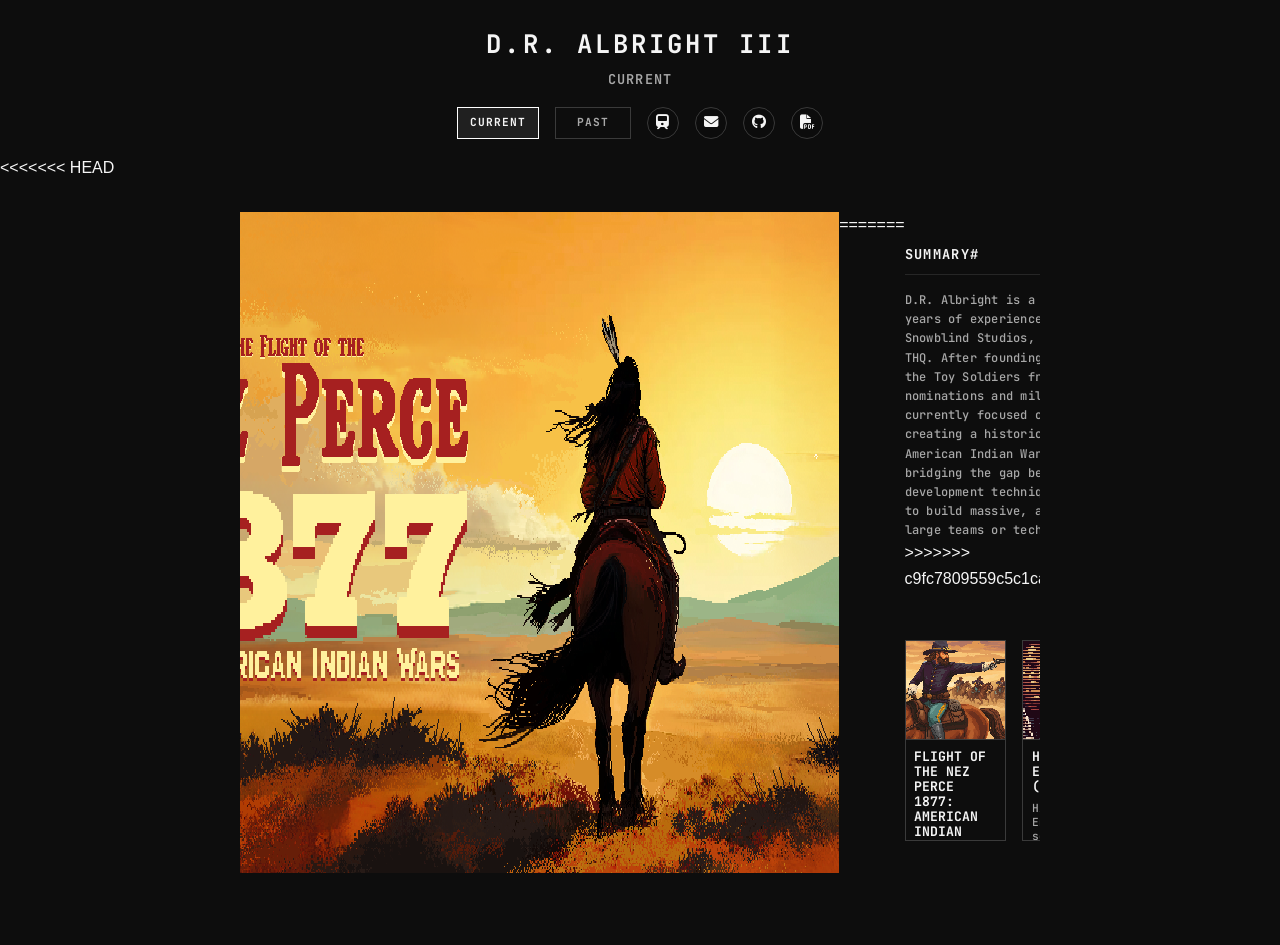
==== commit 53b3803c: "wasting more time" ====
--- a/index.html
+++ b/index.html
@@ -55,10 +55,31 @@
             </div>
         </div>
 
+<<<<<<< HEAD
         <section class="current-project" aria-labelledby="current-title">
             <h1 id="current-title" class="sr-only">Current</h1>
             <div class="current-hero">
                 <img src="images/warrior.png" alt="American Indian Wars RPG hero art">
+=======
+        <!-- Video Section -->
+        <div class="portfolio__video-container">
+            <video class="portfolio__video" autoplay muted playsinline loop preload="auto">
+                <source src="images/dr-albright-carreer-vid.mp4" type="video/mp4">
+            </video>
+        </div>
+
+        <!-- Keywords Section -->
+        <div class="portfolio__keywords">
+            <div class="keywords__section">
+                <h3 class="keywords__heading">SUMMARY#</h3>
+                <p class="keywords__summary">D.R. Albright is a game developer with over 25 years of experience shipping titles for EA, Snowblind Studios, Zipper
+                    Interactive, and THQ. After founding
+                    Signal Studios and leading the Toy Soldiers franchise to 2 D.I.C.E. nominations and millions in
+                    sales, he is currently focused on indie game development, creating a historical RPG concerning the
+                    American Indian Wars. D.R. specializes in bridging the gap between old-school game development
+                    techniques and modern technologies to build massive, authentic games without large teams or
+                    technological bloat.</p>
+>>>>>>> c9fc7809559c5c1cafc4a481b593761098c54f29
             </div>
             <div class="current-project__grid">
                 <article class="current-card">
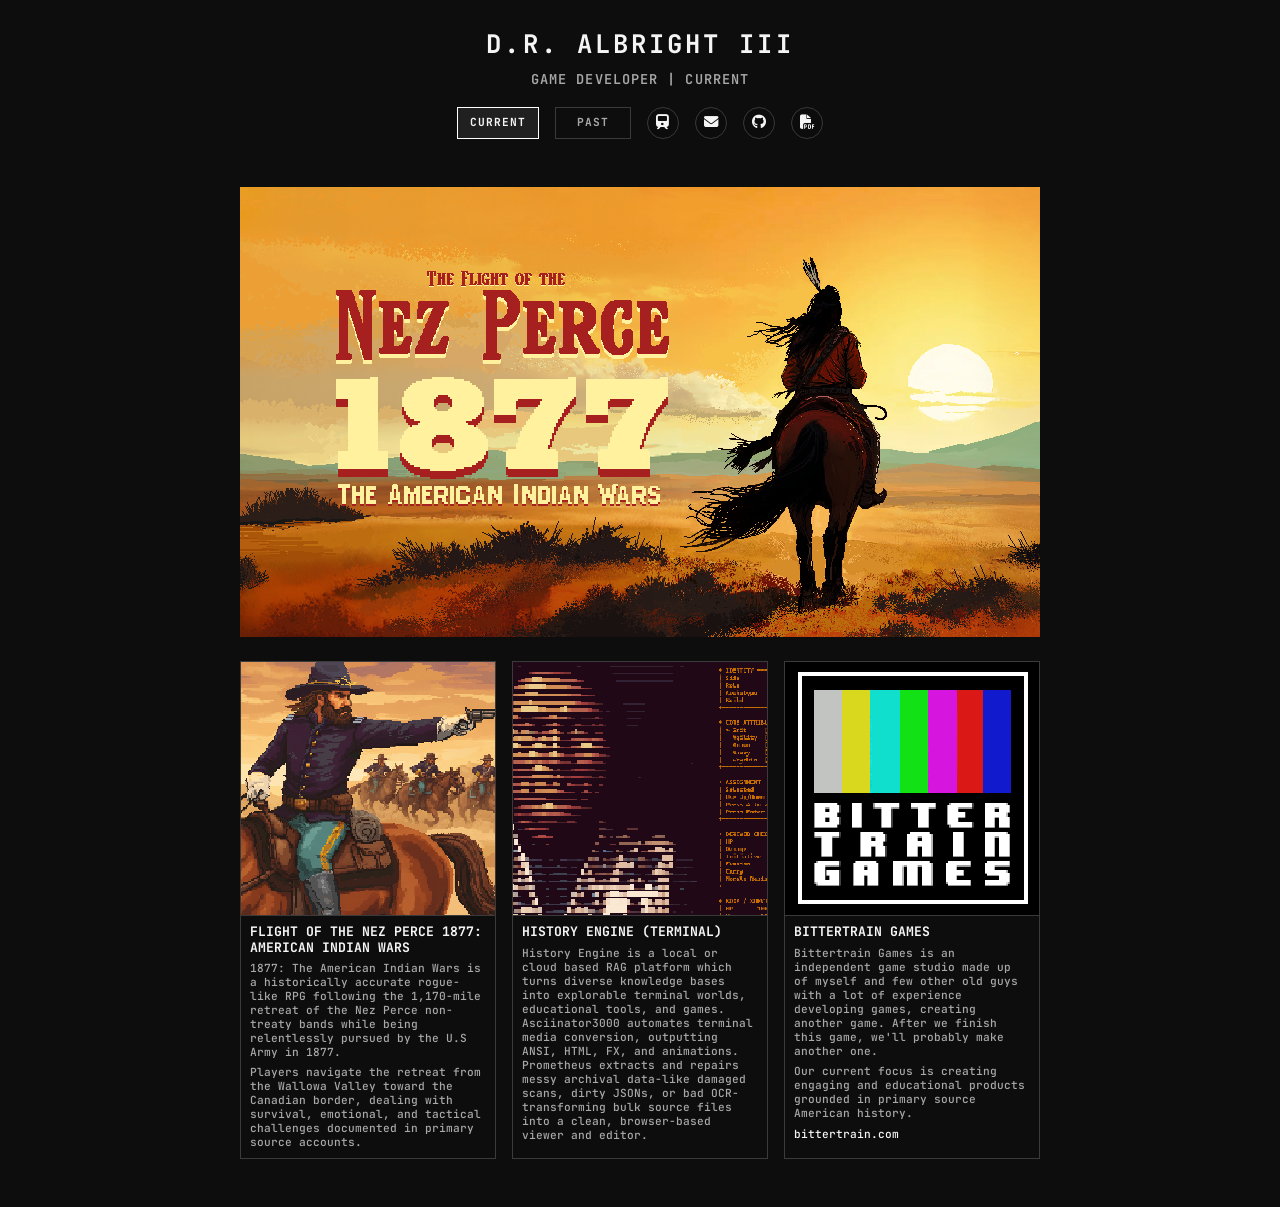
==== commit 7c40d9a8: "and here i am wasting even more time--strange" ====
--- a/index.html
+++ b/index.html
@@ -34,7 +34,7 @@
     <main class="portfolio">
         <div class="portfolio__header">
             <h3 class="portfolio__header-name">D.R. ALBRIGHT III</h3>
-            <p class="portfolio__header-title">CURRENT</p>
+            <p class="portfolio__header-title">GAME DEVELOPER | CURRENT</p>
             <div class="portfolio__header-links">
                 <a href="index.html" class="portfolio__header-text-link is-active" aria-current="page">current</a>
                 <a href="past.html" class="portfolio__header-text-link">past</a>
@@ -55,31 +55,10 @@
             </div>
         </div>
 
-<<<<<<< HEAD
         <section class="current-project" aria-labelledby="current-title">
             <h1 id="current-title" class="sr-only">Current</h1>
             <div class="current-hero">
                 <img src="images/warrior.png" alt="American Indian Wars RPG hero art">
-=======
-        <!-- Video Section -->
-        <div class="portfolio__video-container">
-            <video class="portfolio__video" autoplay muted playsinline loop preload="auto">
-                <source src="images/dr-albright-carreer-vid.mp4" type="video/mp4">
-            </video>
-        </div>
-
-        <!-- Keywords Section -->
-        <div class="portfolio__keywords">
-            <div class="keywords__section">
-                <h3 class="keywords__heading">SUMMARY#</h3>
-                <p class="keywords__summary">D.R. Albright is a game developer with over 25 years of experience shipping titles for EA, Snowblind Studios, Zipper
-                    Interactive, and THQ. After founding
-                    Signal Studios and leading the Toy Soldiers franchise to 2 D.I.C.E. nominations and millions in
-                    sales, he is currently focused on indie game development, creating a historical RPG concerning the
-                    American Indian Wars. D.R. specializes in bridging the gap between old-school game development
-                    techniques and modern technologies to build massive, authentic games without large teams or
-                    technological bloat.</p>
->>>>>>> c9fc7809559c5c1cafc4a481b593761098c54f29
             </div>
             <div class="current-project__grid">
                 <article class="current-card">
@@ -88,8 +67,11 @@
                     </div>
                     <div class="current-card__body">
                         <h2>Flight of the Nez Perce 1877: American Indian Wars</h2>
-                        <p>1877: The American Indian Wars is a historically accurate rogue-like RPG following the 1,170-mile retreat of the Nez Perce non-treaty bands while being relentlessly pursued by the U.S Army in 1877.</p>
-                        <p>Players navigate the retreat from the Wallowa Valley toward the Canadian border, dealing with survival, emotional, and tactical challenges documented in primary source accounts.</p>
+                        <p>1877: The American Indian Wars is a historically accurate rogue-like RPG following the
+                            1,170-mile retreat of the Nez Perce non-treaty bands while being relentlessly pursued by the
+                            U.S Army in 1877.</p>
+                        <p>Players navigate the retreat from the Wallowa Valley toward the Canadian border, dealing with
+                            survival, emotional, and tactical challenges documented in primary source accounts.</p>
                     </div>
                 </article>
 
@@ -99,7 +81,11 @@
                     </div>
                     <div class="current-card__body">
                         <h2>History Engine (terminal)</h2>
-                        <p>History Engine is a source-grounded RAG platform which turns diverse knowledge bases into explorable terminal worlds, educational tools, and games. Asciinator3000 automates terminal media conversion, outputting ANSI, HTML, FX, and animations. Prometheus extracts and repairs messy archival data-like damaged scans, dirty JSONs, or bad OCR-transforming bulk source files into a clean, browser-based viewer and editor.</p>
+                        <p>History Engine is a local or cloud based RAG platform which turns diverse knowledge bases into
+                            explorable terminal worlds, educational tools, and games. Asciinator3000 automates terminal
+                            media conversion, outputting ANSI, HTML, FX, and animations. Prometheus extracts and repairs
+                            messy archival data-like damaged scans, dirty JSONs, or bad OCR-transforming bulk source
+                            files into a clean, browser-based viewer and editor.</p>
                     </div>
                 </article>
 
@@ -109,8 +95,9 @@
                     </div>
                     <div class="current-card__body">
                         <h2>Bittertrain Games</h2>
-                        <p>Bittertrain Games is an independent game studio made up of a few old guys with a lot of experience developing games, developing another game. After we finish this game, we'll probably make another one.</p>
-                        <p>Our current focus is creating engaging and educational products grounded in primary source American history.</p>
+                        <p>Bittertrain Games is an independent game studio made up of myself and few other old guys with a lot of experience developing games, creating another game. After we finish this game, we'll probably make another one.</p>
+                        <p>Our current focus is creating engaging and educational products grounded in primary source
+                            American history.</p>
                         <a href="https://www.bittertrain.com/" target="_blank">bittertrain.com</a>
                     </div>
                 </article>
--- a/styles.css
+++ b/styles.css
@@ -96,6 +96,7 @@
 
 .current-hero img {
     width: 100%;
+    min-width: 400px;
     max-width: 100%;
     height: auto;
     border-radius: 0;
@@ -146,9 +147,9 @@
 
 .current-card__body {
     width: 100%;
-    aspect-ratio: 1 / 1;
+    min-height: 210px;
     height: auto;
-    overflow: auto;
+    overflow: visible;
     padding: 0.55rem;
 }
 
@@ -513,6 +514,57 @@
     transform: translateX(-50%) translateY(0);
 }
 
+.shipped-grid {
+    display: grid;
+    grid-template-columns: repeat(4, minmax(0, 1fr));
+    gap: 0.8rem;
+    line-height: 1.25;
+}
+
+.shipped-grid .keywords__item {
+    display: block;
+    min-width: 0;
+    color: var(--color-text-secondary);
+    font-size: 0.68rem;
+    line-height: 1.25;
+}
+
+.shipped-grid .keywords__item::after,
+.shipped-grid .keywords__item:last-child::after {
+    content: '';
+}
+
+.shipped-grid .keywords__item[data-boxart]::before {
+    content: '';
+    position: static;
+    display: block;
+    width: 100%;
+    aspect-ratio: 3 / 4;
+    height: auto;
+    margin: 0 0 0.45rem;
+    border: 1px solid var(--color-border-light);
+    border-radius: 0;
+    background-image: var(--boxart-url);
+    background-position: center;
+    background-repeat: no-repeat;
+    background-size: cover;
+    box-shadow: none;
+    opacity: 1;
+    transform: none;
+    pointer-events: none;
+}
+
+.shipped-grid .keywords__item[data-boxart]::after {
+    content: '';
+    display: none;
+}
+
+.shipped-grid .keywords__item[data-boxart]:hover::before,
+.shipped-grid .keywords__item[data-boxart]:focus::before {
+    opacity: 1;
+    transform: none;
+}
+
 
 /* ============================================
    DESKTOP LAYOUT
@@ -593,7 +645,17 @@
     }
 
     .current-project__grid {
-        grid-template-columns: repeat(auto-fit, minmax(210px, 1fr));
+        grid-template-columns: repeat(auto-fit, minmax(210px, 240px));
+        justify-content: center;
+    }
+
+    .current-card h2 {
+        font-size: 0.72rem;
+    }
+
+    .current-card p,
+    .current-card a {
+        font-size: 0.62rem;
     }
 
     .portfolio__video-container {
@@ -645,6 +707,20 @@
         font-size: 0.65rem;
     }
 
+    .shipped-grid {
+        grid-template-columns: repeat(3, minmax(0, 1fr));
+        gap: 0.45rem;
+    }
+
+    .shipped-grid .keywords__item {
+        font-size: 0.5rem;
+        line-height: 1.15;
+    }
+
+    .shipped-grid .keywords__item[data-boxart]::before {
+        margin-bottom: 0.3rem;
+    }
+
     /* Smaller popup on mobile */
     .keywords__item[data-boxart]::after {
         width: 150px;
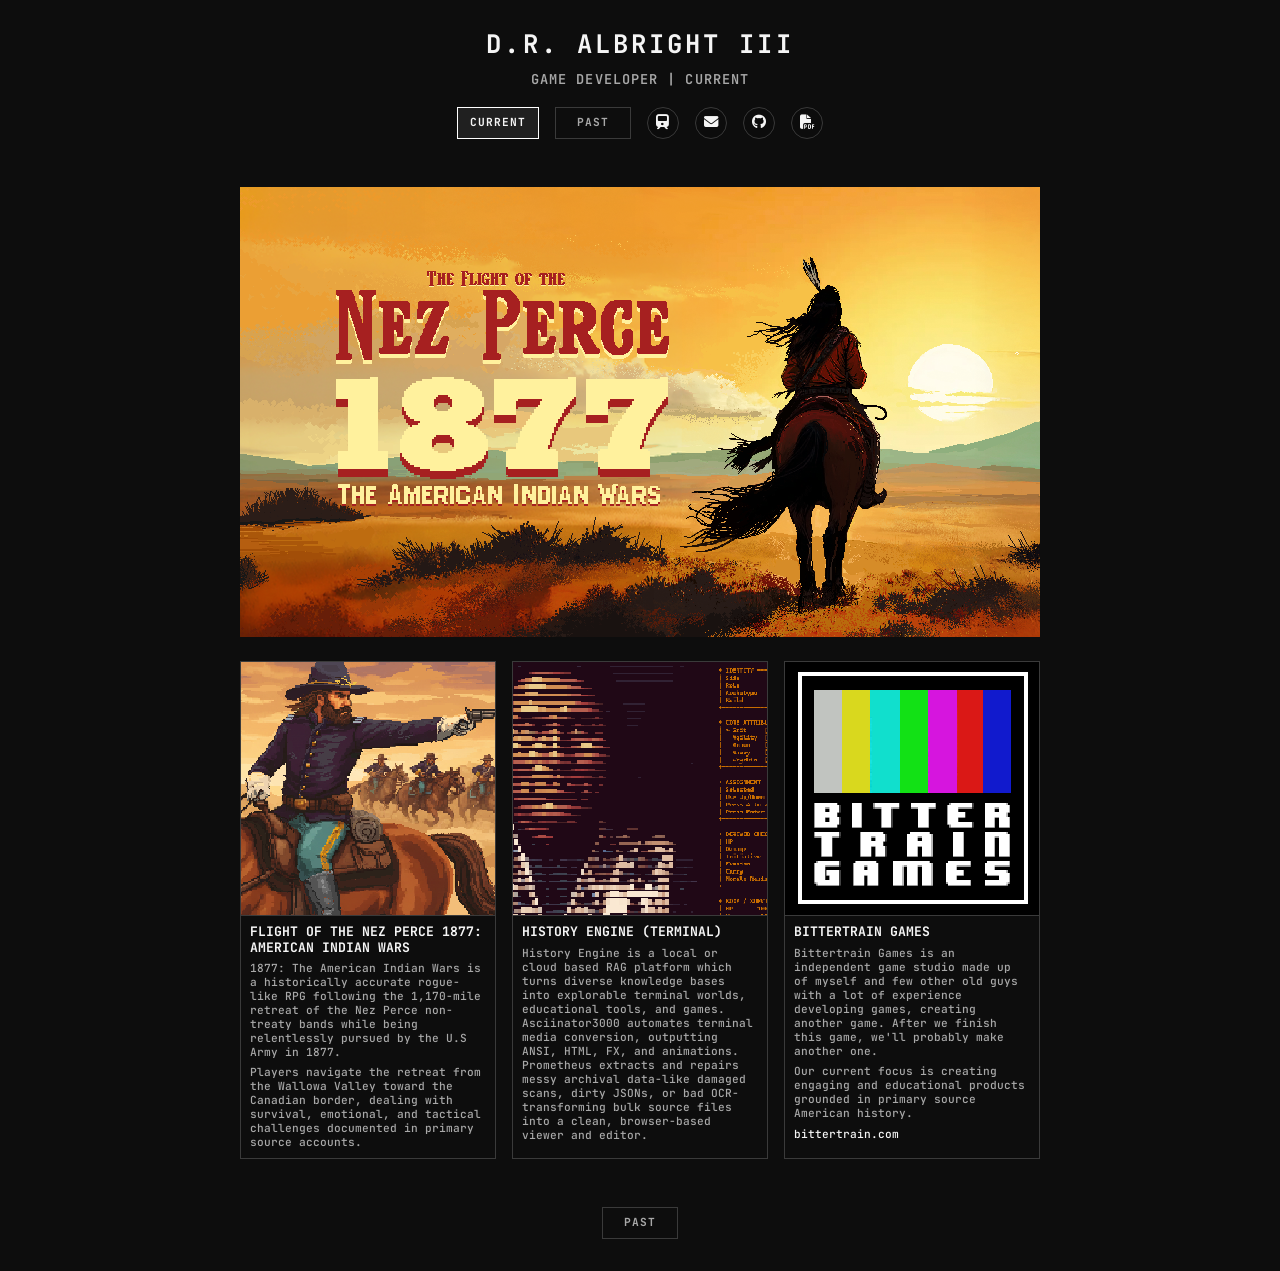
==== commit 90fcf9a9: "seriously need to check things before checkin in" ====
--- a/index.html
+++ b/index.html
@@ -25,7 +25,7 @@
         content="Current work: Flight of the Nez Perce 1877, History Engine, and Bittertrain Games.">
     <meta name="twitter:image" content="images/warrior.png">
 
-    <link rel="stylesheet" href="styles.css">
+    <link rel="stylesheet" href="styles.css?v=20260604">
     <link rel="stylesheet" href="https://cdnjs.cloudflare.com/ajax/libs/font-awesome/6.5.1/css/all.min.css"
         crossorigin="anonymous" referrerpolicy="no-referrer">
 </head>
@@ -103,6 +103,9 @@
                 </article>
             </div>
         </section>
+        <nav class="portfolio__bottom-nav" aria-label="Footer navigation">
+            <a href="past.html" class="portfolio__header-text-link">past</a>
+        </nav>
     </main>
 </body>
 
--- a/styles.css
+++ b/styles.css
@@ -291,6 +291,14 @@
     border-color: var(--color-accent);
     color: var(--color-text);
     outline: none;
+}
+
+.portfolio__bottom-nav {
+    width: min(var(--max-width), calc(100% - 2rem));
+    display: flex;
+    justify-content: center;
+    margin: 0 auto;
+    padding: 0 0 2rem;
 }
 
 /* ============================================
@@ -645,8 +653,11 @@
     }
 
     .current-project__grid {
-        grid-template-columns: repeat(auto-fit, minmax(210px, 240px));
-        justify-content: center;
+        grid-template-columns: repeat(2, minmax(0, 1fr));
+    }
+
+    .current-card:nth-child(3) {
+        grid-column: 1 / -1;
     }
 
     .current-card h2 {
@@ -708,7 +719,7 @@
     }
 
     .shipped-grid {
-        grid-template-columns: repeat(3, minmax(0, 1fr));
+        grid-template-columns: repeat(2, minmax(0, 1fr));
         gap: 0.45rem;
     }
 
@@ -727,3 +738,18 @@
         height: 210px;
     }
 }
+
+@media (max-width: 899px) and (orientation: landscape) {
+    .current-project__grid {
+        grid-template-columns: repeat(3, minmax(0, 1fr));
+    }
+
+    .current-card:nth-child(3) {
+        grid-column: auto;
+    }
+
+    .shipped-grid {
+        grid-template-columns: repeat(4, minmax(0, 1fr));
+        gap: 0.6rem;
+    }
+}
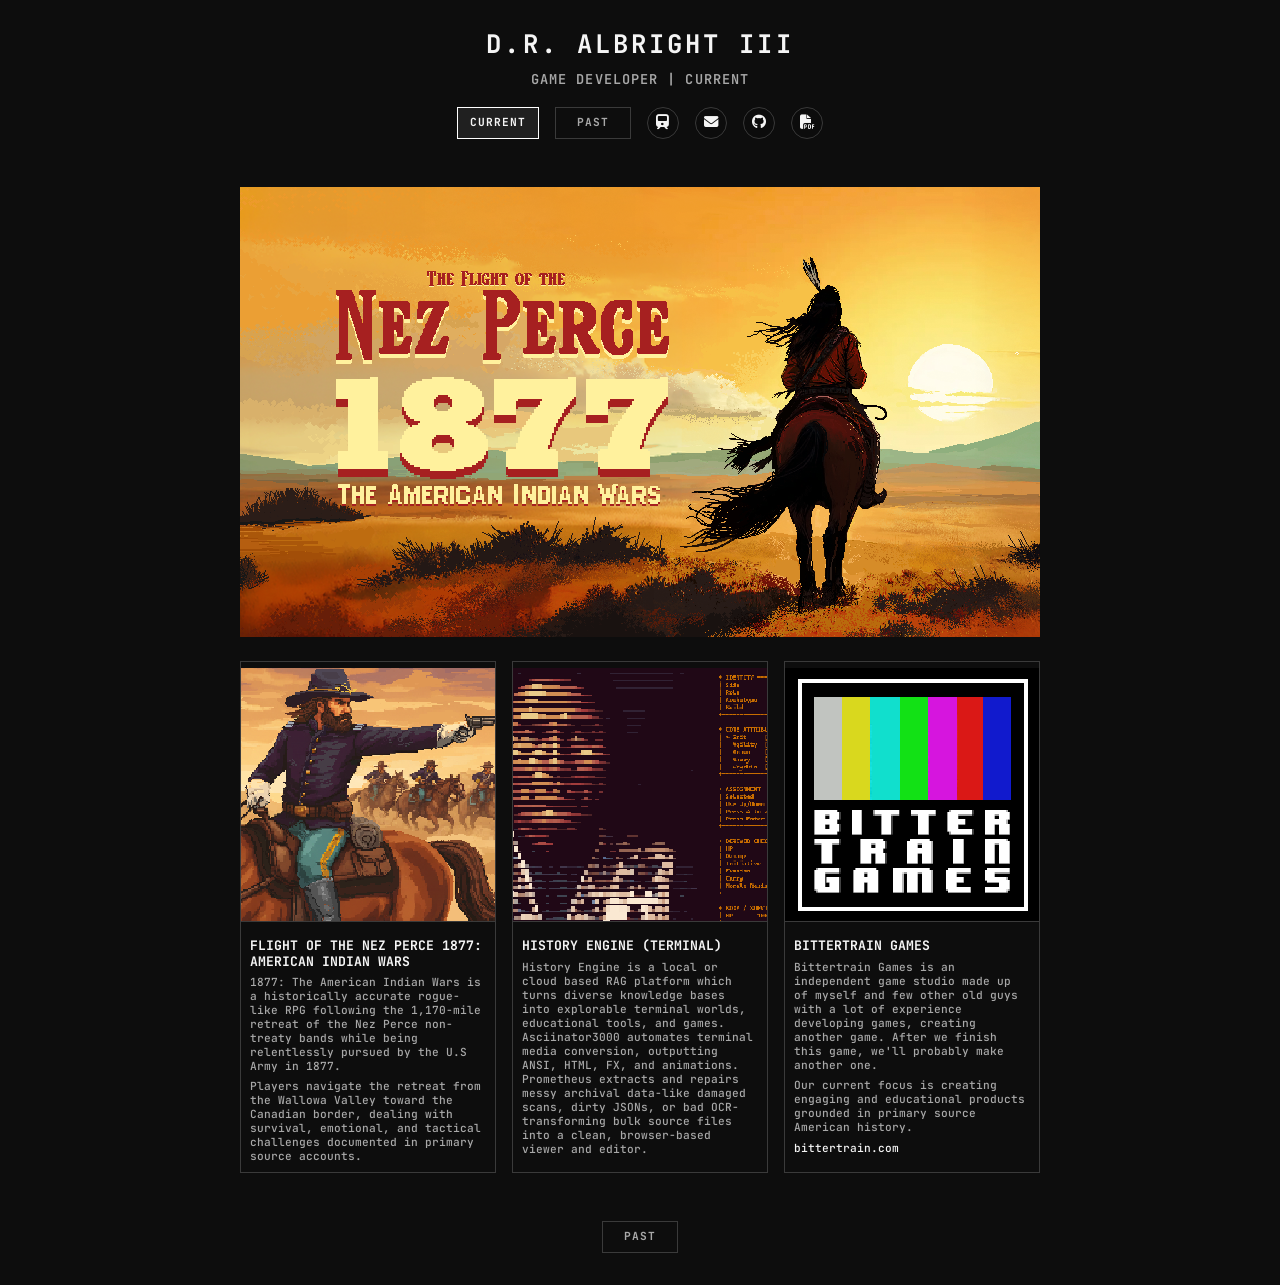
==== commit 74e6b91f: "fergot those linkz" ====
--- a/index.html
+++ b/index.html
@@ -62,9 +62,10 @@
             </div>
             <div class="current-project__grid">
                 <article class="current-card">
-                    <div class="current-card__media">
+                    <a class="current-card__media" href="https://www.bittertrain.com/" target="_blank"
+                        aria-label="Open 1877: The American Indian Wars">
                         <img src="images/aiw-thumb.png" alt="Flight of the Nez Perce 1877 thumbnail">
-                    </div>
+                    </a>
                     <div class="current-card__body">
                         <h2>Flight of the Nez Perce 1877: American Indian Wars</h2>
                         <p>1877: The American Indian Wars is a historically accurate rogue-like RPG following the
@@ -76,9 +77,10 @@
                 </article>
 
                 <article class="current-card">
-                    <div class="current-card__media">
+                    <a class="current-card__media" href="https://www.bittertrain.com/blog.html#the-history-engine"
+                        target="_blank" aria-label="Open History Engine update">
                         <img src="images/history-engine-thumb.png" alt="History Engine thumbnail">
-                    </div>
+                    </a>
                     <div class="current-card__body">
                         <h2>History Engine (terminal)</h2>
                         <p>History Engine is a local or cloud based RAG platform which turns diverse knowledge bases into
@@ -90,9 +92,10 @@
                 </article>
 
                 <article class="current-card">
-                    <div class="current-card__media">
+                    <a class="current-card__media" href="https://www.bittertrain.com/" target="_blank"
+                        aria-label="Open Bittertrain Games">
                         <img src="images/bittertrain-thumb.png" alt="Bittertrain Games thumbnail">
-                    </div>
+                    </a>
                     <div class="current-card__body">
                         <h2>Bittertrain Games</h2>
                         <p>Bittertrain Games is an independent game studio made up of myself and few other old guys with a lot of experience developing games, creating another game. After we finish this game, we'll probably make another one.</p>
